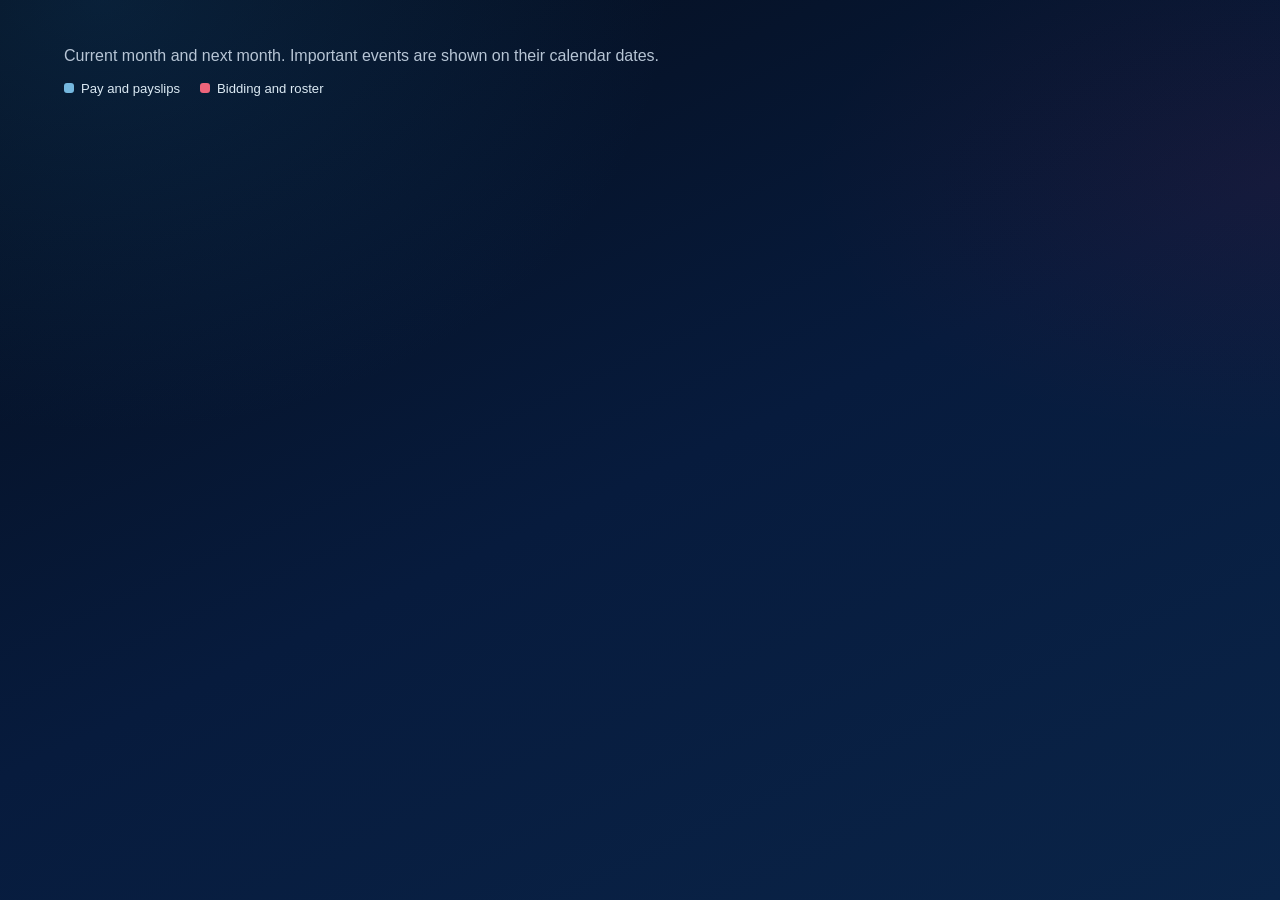
==== ImportantDates/index.html @ 9a4cda14 "Important Dates update" ====
<!DOCTYPE html>
<html lang="en">
<head>
  <meta charset="UTF-8" />
  <meta name="viewport" content="width=device-width, initial-scale=1.0, viewport-fit=cover" />
  <title>Important Dates</title>
  <meta name="description" content="Monthly calendar of upcoming pay, bidding, roster and annual leave dates." />
  <link rel="icon" href="../favicon.ico">
  <link rel="stylesheet" href="../assets/css/fbp-shared.css">
  <link rel="stylesheet" href="../assets/css/important-dates.css">
  <script src="../assets/js/fbp-shared.js"></script>
  <script src="../assets/js/fbp-nav.js"></script>
  <script src="../assets/js/fbp-shell.js"></script>
  <script src="../assets/js/fbp-page.js"></script>
  <script src="../data/important-dates.js"></script>
</head>
<body class="fbp-theme">
  <main class="fbp-shell">
    <div class="important-dates-content">
      <p class="important-dates-intro">Current month and next month. Important events are shown on their calendar dates.</p>
      <ul class="important-date-legend" aria-label="Calendar categories">
        <li class="legend-pay">Pay and payslips</li>
        <li class="legend-roster">Bidding and roster</li>
      </ul>
      <div id="importantDateCalendars" class="important-date-calendars"></div>
      <p id="importantDatePending" class="important-date-pending" hidden></p>
    </div>
  </main>
  <script>
    FBP.createPage({container:"main",contentSelector:".important-dates-content",layout:"wide",title:"Important Dates",subtitle:"Pay, bidding, roster and annual leave dates",feedbackText:"Important Dates Feedback",feedbackSubject:"Feedback for Important Dates",activePage:"importantDates"});
    (function(){
      const root=document.getElementById("importantDateCalendars");
      const events=globalThis.IMPORTANT_DATE_EVENTS||[];
      const today=new Date();today.setHours(0,0,0,0);
      const monthFormatter=new Intl.DateTimeFormat("en-GB",{month:"long",year:"numeric"});
      const esc=value=>String(value??"").replace(/[&<>"']/g,char=>({"&":"&amp;","<":"&lt;",">":"&gt;","\"":"&quot;","'":"&#39;"}[char]));
      const isoDate=date=>date.getFullYear()+"-"+String(date.getMonth()+1).padStart(2,"0")+"-"+String(date.getDate()).padStart(2,"0");
      const weekdayNames=["Monday","Tuesday","Wednesday","Thursday","Friday","Saturday","Sunday"];
      function monthCalendar(monthOffset){
        const month=new Date(today.getFullYear(),today.getMonth()+monthOffset,1);
        const year=month.getFullYear(),monthIndex=month.getMonth();
        const daysInMonth=new Date(year,monthIndex+1,0).getDate();
        const leading=(month.getDay()+6)%7;
        const cellCount=Math.ceil((leading+daysInMonth)/7)*7;
        let rows="";
        for(let start=0;start<cellCount;start+=7){
          rows+="<tr>";
          for(let column=0;column<7;column++){
            const dayNumber=start+column-leading+1;
            if(dayNumber<1||dayNumber>daysInMonth){rows+="<td class=\"calendar-day calendar-day-empty\"></td>";continue}
            const current=new Date(year,monthIndex,dayNumber);
            const key=isoDate(current);
            const dayEvents=events.filter(item=>item.date===key);
            const classes=["calendar-day"];
            if(current<today)classes.push("calendar-day-past");
            const ariaCurrent=key===isoDate(today)?" aria-current=\"date\"":"";
            const eventMarkup=dayEvents.map(item=>{
              const kind=["pay","roster","leave"].includes(item.kind)?item.kind:"other";
              const time=item.time?"<time>"+esc(item.time)+"</time>":"";
              return "<div class=\"calendar-event calendar-event-"+kind+"\" title=\""+esc([item.label,item.context,item.time].filter(Boolean).join(" · "))+"\"><strong>"+esc(item.label)+"</strong>"+(item.context?"<span>"+esc(item.context)+"</span>":"")+time+"</div>";
            }).join("");
            rows+="<td class=\""+classes.join(" ")+"\""+ariaCurrent+"><div class=\"calendar-day-number\"><time datetime=\""+key+"\">"+dayNumber+"</time></div><div class=\"calendar-day-events\">"+eventMarkup+"</div></td>";
          }
          rows+="</tr>";
        }
        return "<section class=\"fbp-panel important-month\"><h2>"+monthFormatter.format(month)+"</h2><div class=\"calendar-scroll\"><table class=\"month-calendar\"><caption class=\"visually-hidden\">"+monthFormatter.format(month)+" important dates</caption><thead><tr>"+weekdayNames.map(name=>"<th scope=\"col\"><abbr title=\""+name+"\">"+name.slice(0,3)+"</abbr></th>").join("")+"</tr></thead><tbody>"+rows+"</tbody></table></div></section>";
      }
      root.innerHTML=monthCalendar(0)+monthCalendar(1);
      const pending=globalThis.IMPORTANT_DATE_PENDING||[];
      if(pending.length){
        const note=document.getElementById("importantDatePending");
        note.hidden=false;
        note.textContent="Annual leave dates still to be added: "+pending.join(", ")+".";
      }
    })();
  </script>
</body>
</html>
---- assets/css/fbp-shared.css ----
:root {
  --brand-navy: #071b3d;
  --brand-blue: #155b91;
  --brand-sky: #75b8df;
  --brand-red: #c8102e;
  --brand-white: #f7f9fc;
  --bg-1: #050d1b;
  --bg-2: #071b3d;
  --bg-3: #0a2448;
  --surface: rgba(15,39,69,0.82);
  --surface-2: rgba(255,255,255,0.045);
  --surface-hover: rgba(255,255,255,0.085);
  --border: rgba(190,210,232,0.17);
  --text: #f5f7fa;
  --muted: #b7c5d5;
  --accent: #216da5;
  --accent-2: #c8102e;
  --shadow: 0 18px 42px rgba(0,8,24,0.28);
  --radius-xl: 22px;
  --radius-lg: 16px;
  --radius-md: 12px;
}

*,
*::before,
*::after {

    box-sizing: border-box;

}


body.fbp-theme {
  margin: 0;
  font-family: -apple-system, BlinkMacSystemFont, "Segoe UI", Arial, sans-serif;
  color: var(--text);
  background:
    radial-gradient(ellipse at 8% 0%, rgba(21,91,145,0.24), transparent 34%),
    radial-gradient(ellipse at 100% 20%, rgba(200,16,46,0.075), transparent 26%),
    linear-gradient(155deg, var(--bg-1) 0%, var(--bg-2) 52%, var(--bg-3) 100%);
  min-height: 100vh;
  overflow-x: hidden;
}

.fbp-shell,
.fbp-layout-standard,
.fbp-layout-wide {

    width: 100%;
    margin: 0 auto;
    padding: 24px;
    box-sizing: border-box;

}

.fbp-layout-standard {

    max-width: 1200px;

}

.fbp-layout-wide {

    max-width: 1500px;

}

.fbp-shell:not(.fbp-layout-wide) {
  max-width: 1200px;
}

.fbp-hero,
.fbp-panel,
.fbp-card {
  position: relative;
  overflow: hidden;
  border: 1px solid var(--border);
  border-radius: var(--radius-xl);
  background:
    linear-gradient(145deg, rgba(19,52,86,0.46), rgba(6,23,47,0.56)),
    var(--surface-2);
  box-shadow: var(--shadow);
  backdrop-filter: blur(8px);
}

.fbp-hero {
  padding: 28px;
}

.fbp-card,
.fbp-panel {
  padding: 24px;
}

.fbp-hero::before,
.fbp-panel::before,
.fbp-card::before {
  content: "";
  position: absolute;
  width: 220px;
  height: 220px;
  right: -70px;
  top: -70px;
  border-radius: 50%;
  background: radial-gradient(circle, rgba(102,179,255,0.14), transparent 65%);
  pointer-events: none;
}

.fbp-aircraft-bg {
  position: absolute;
  inset: 0;
  pointer-events: none;
  opacity: 0.045;
  display: flex;
  align-items: center;
  justify-content: center;
}

.fbp-aircraft-bg svg {
  width: 85%;
  max-width: 950px;
  height: auto;
}

.fbp-topbar {
  display: flex;
  justify-content: space-between;
  align-items: flex-start;
  gap: 16px;
  flex-wrap: wrap;
  position: relative;
  z-index: 2;
}

.fbp-page-heading {
  flex: 1;
  min-width: 0;
}

.fbp-title {
  margin: 0;
  font-size: clamp(2.2rem, 5vw, 4.2rem);
  line-height: 1.02;
  letter-spacing: -1.4px;
}

.fbp-subtitle {
  margin: 10px 0 0;
  color: var(--muted);
  font-size: 1.05rem;
  line-height: 1.55;
}

.fbp-microline {
  margin: 8px 0 0;
  color: var(--muted);
  font-size: 0.9rem;
}

.fbp-toolbar {
  display: flex;
  gap: 10px;
  flex-wrap: wrap;
  justify-content: flex-end;
  align-items: flex-start;
}

.fbp-button,
.fbp-chip {
  display: inline-flex;
  align-items: center;
  justify-content: center;
  gap: 8px;
  min-height: 46px;
  padding: 12px 16px;
  border-radius: var(--radius-md);
  border: 1px solid var(--border);
  background: var(--surface);
  color: var(--text);
  text-decoration: none;
  font-weight: 700;
  transition: transform 0.2s ease, box-shadow 0.2s ease, background 0.2s ease, border-color 0.2s ease;
  cursor: pointer;
}

.fbp-button:hover,
.fbp-chip:hover,
.fbp-clickable:hover {
  transform: translateY(-3px);
  background: var(--surface-hover);
  box-shadow: 0 22px 45px rgba(0,0,0,0.20);
  border-color: rgba(117,184,223,0.42);
}

.fbp-button:focus-visible,
.fbp-subnav a:focus-visible {
  outline: 2px solid var(--accent);
  outline-offset: 3px;
}

.fbp-button.primary {
  background: linear-gradient(135deg, var(--accent), var(--brand-blue));
  color: white;
  border-color: transparent;
}

.fbp-button.primary:hover {
  filter: brightness(1.05);
}

.fbp-grid-3 {
  display: grid;
  grid-template-columns: repeat(3, 1fr);
  gap: 22px;
  margin-top: 26px;
}

.fbp-card {
  min-height: 220px;
  text-decoration: none;
  color: inherit;
  display: flex;
  flex-direction: column;
  justify-content: space-between;
}

.fbp-card h2,
.fbp-card h3 {
  margin: 0 0 10px;
  font-size: 1.35rem;
  line-height: 1.2;
}

.fbp-card p {
  margin: 0;
  color: var(--muted);
  line-height: 1.6;
}

.fbp-icon {
  width: 52px;
  height: 52px;
  border-radius: 16px;
  display: grid;
  place-items: center;
  margin-bottom: 16px;
  background: linear-gradient(145deg, var(--brand-blue), var(--brand-navy));
  color: var(--brand-white);
  font-weight: 900;
  box-shadow: 0 12px 24px rgba(4,18,42,0.35);
  border: 1px solid rgba(117,184,223,0.24);
}

.fbp-subnav {
  display: flex;
  gap: 10px;
  flex-wrap: wrap;
  margin-bottom: 16px;
}

.fbp-subnav a {
  display: inline-flex;
  align-items: center;
  justify-content: center;
  min-height: 40px;
  padding: 10px 14px;
  border-radius: 999px;
  border: 1px solid var(--border);
  background: var(--surface);
  color: var(--text);
  text-decoration: none;
  font-weight: 700;
  font-size: 0.92rem;
  transition: transform 0.2s ease, background 0.2s ease, border-color 0.2s ease, box-shadow 0.2s ease;
}

.fbp-subnav a:hover {
  transform: translateY(-2px);
  background: var(--surface-hover);
  border-color: rgba(117,184,223,0.4);
  box-shadow: 0 14px 30px rgba(0,0,0,0.14);
}

.fbp-subnav a.active {
  background: linear-gradient(135deg, var(--accent), var(--brand-blue));
  color: #fff;
  border-color: transparent;
  box-shadow: 0 12px 28px rgba(11,58,98,0.3);
}

@media (max-width: 980px) {
  .fbp-grid-3 {
    grid-template-columns: 1fr;
  }
}

@media (max-width: 700px) {
  .fbp-shell {
    padding-top: calc(18px + env(safe-area-inset-top));
  }

  .fbp-hero,
  .fbp-card,
  .fbp-panel,
  .briefing-card,
  .myroster-card,
  .fdp-card {
    padding: 20px;
    border-radius: 24px;
  }

  .fbp-topbar {
    flex-direction: column;
    align-items: stretch;
  }

  .fbp-toolbar {
    width: 100%;
  }

 .fbp-subnav {
    gap: 8px;
    margin-bottom: 14px;
  }

  .fbp-subnav a {
    flex: 1 1 calc(50% - 8px);
    min-width: 0;
  }

  .fbp-button,
  .fbp-chip {
    width: 100%;
  }

  }

/* Shared visual treatment for feature-page panels. */
body.fbp-theme .briefing-card,
body.fbp-theme .myroster-card,
body.fbp-theme .fdp-card {
  padding: 24px;
}

body.fbp-theme .briefing-card,
body.fbp-theme .myroster-card,
body.fbp-theme .fdp-card,
body.fbp-theme .result-box {
  border: 1px solid var(--border);
  border-radius: var(--radius-xl);
  background:
    linear-gradient(180deg, rgba(255,255,255,0.08), rgba(255,255,255,0.04)),
    var(--surface-2);
  box-shadow: var(--shadow);
  color: var(--text);
}

body.fbp-theme .briefing-card h2,
body.fbp-theme .myroster-card h2,
body.fbp-theme .fdp-card h2,
body.fbp-theme .fbp-panel > h2 {
  font-size: 1.2rem;
  font-weight: 800;
}

body.fbp-theme input:not([type="checkbox"]):not([type="radio"]):not(:disabled):not(.invalid),
body.fbp-theme select:not(:disabled):not(.invalid),
body.fbp-theme textarea:not(:disabled):not(.invalid) {
  border-color: var(--border);
  border-radius: var(--radius-md);
  background: var(--surface);
  color: var(--text);
}

body.fbp-theme button:not(.aircraft-code-btn):not(.equipment-chip) {
  min-height: 46px;
  padding: 12px 16px;
  border: 1px solid var(--border);
  border-radius: var(--radius-md);
  background: var(--surface);
  color: var(--text);
  font-family: inherit;
  font-weight: 700;
  transition: transform 0.18s ease, box-shadow 0.18s ease, background 0.18s ease, border-color 0.18s ease;
}

body.fbp-theme button.primary,
body.fbp-theme .fdp-choice-cta {
  border-color: transparent;
  background: linear-gradient(135deg, var(--accent), var(--brand-blue));
  color: #fff;
}

body.fbp-theme button.success {
  border-color: transparent;
  background: linear-gradient(135deg, #34d399, #16a34a);
  color: #062719;
}

body.fbp-theme button.warn {
  border-color: transparent;
  background: linear-gradient(135deg, #fbbf24, #d97706);
  color: #271707;
}

body.fbp-theme button.danger {
  border-color: transparent;
  background: linear-gradient(135deg, #f87171, #dc2626);
  color: #fff;
}

body.fbp-theme .button-link,
body.fbp-theme .btn {
  min-height: 46px;
  padding: 12px 16px;
  border: 1px solid var(--border);
  border-radius: var(--radius-md);
  background: var(--surface);
  color: var(--text);
  font: inherit;
  font-weight: 700;
}

body.fbp-theme .btn.primary {
  border-color: transparent;
  background: linear-gradient(135deg, var(--accent), var(--brand-blue));
  color: #fff;
}

body.fbp-theme input:disabled,
body.fbp-theme select:disabled,
body.fbp-theme textarea:disabled {
  border-color: var(--border);
  background: var(--surface-2);
  color: var(--muted);
  opacity: 0.7;
}

body.fbp-theme :focus-visible {
  outline-color: var(--accent);
}

@media (max-width: 700px) {
  body.fbp-theme .briefing-card,
  body.fbp-theme .myroster-card,
  body.fbp-theme .fdp-card {
    padding: 20px;
    border-radius: 24px;
  }
}
/* Shared feedback button treatment with stacked page label and BA red arrow. */
body.fbp-theme .fbp-feedback-button{min-height:52px;border-radius:999px;padding:8px 16px;background:rgba(255,255,255,.07);border:1px solid rgba(255,255,255,.28);color:var(--text);font-weight:700;gap:8px}
body.fbp-theme .fbp-feedback-button:hover{background:rgba(255,255,255,.12);border-color:rgba(255,255,255,.42);box-shadow:0 12px 28px rgba(0,0,0,.18)}
.fbp-feedback-button .feedback-label{display:flex;flex-direction:column;align-items:center;line-height:1.05}
.fbp-feedback-button .feedback-arrow{color:#ef657b;font-size:1.1em;line-height:1}
---- assets/css/important-dates.css ----
.important-dates-content{margin-top:20px}
.important-dates-intro{margin:0 0 12px;color:var(--muted);font-size:1rem;line-height:1.55}
.important-date-legend{display:flex;flex-wrap:wrap;gap:10px 20px;margin:0 0 18px;padding:0;list-style:none;color:#dceaf4;font-size:.82rem}
.important-date-legend li{display:flex;align-items:center;gap:7px}
.important-date-legend li::before{content:"";width:10px;height:10px;border-radius:3px;background:#75b8df}
.important-date-legend .legend-roster::before{background:#ef657b}
.important-date-calendars{display:grid;grid-template-columns:repeat(2,minmax(0,1fr));gap:18px;align-items:start}
.important-month{min-width:0;padding:20px}
.important-month h2{margin:0 0 15px;color:#fff;font-size:1.2rem}
.calendar-scroll{overflow-x:auto}
.month-calendar{width:100%;min-width:630px;table-layout:fixed;border-collapse:separate;border-spacing:3px}
.month-calendar th{padding:8px 4px;color:#a8cce4;font-size:.78rem;font-weight:800;text-align:center}
.month-calendar th abbr{text-decoration:none}
.month-calendar td{height:116px;padding:7px;vertical-align:top;border:1px solid rgba(190,210,232,.13);border-radius:9px;background:rgba(255,255,255,.025)}
.month-calendar .calendar-day-empty{border-color:transparent;background:transparent}
.month-calendar .calendar-day-past{background:rgba(0,0,0,.12)}
.month-calendar td[aria-current="date"]{border-color:var(--brand-sky);box-shadow:inset 0 0 0 1px rgba(117,184,223,.45);background:rgba(33,109,165,.16)}
.calendar-day-number{display:flex;justify-content:flex-end;margin-bottom:5px;color:#fff;font-size:.88rem;font-weight:800}
.calendar-day-events{display:grid;gap:4px}
.calendar-event{display:grid;gap:2px;padding:5px 6px;border-left:3px solid #75b8df;border-radius:4px;background:rgba(21,91,145,.24);color:#ecf5fb;font-size:.68rem;line-height:1.22;overflow-wrap:anywhere}
.calendar-event strong{font-weight:800}
.calendar-event span{color:#c2d6e5}
.calendar-event time{color:#9bc6e0;font-weight:700}
.calendar-event-roster{border-left-color:#ef657b;background:rgba(200,16,46,.19)}
.calendar-event-leave{border-left-color:#f3c969;background:rgba(168,122,22,.18)}
.important-date-pending{margin:16px 0 0;padding:14px 16px;border:1px solid var(--border);border-radius:12px;color:var(--muted);line-height:1.5}
.visually-hidden{position:absolute;width:1px;height:1px;padding:0;margin:-1px;overflow:hidden;clip:rect(0,0,0,0);white-space:nowrap;border:0}
@media(max-width:980px){.important-date-calendars{grid-template-columns:1fr}.important-month{padding:18px}}
@media(prefers-reduced-motion:reduce){*{scroll-behavior:auto!important}}
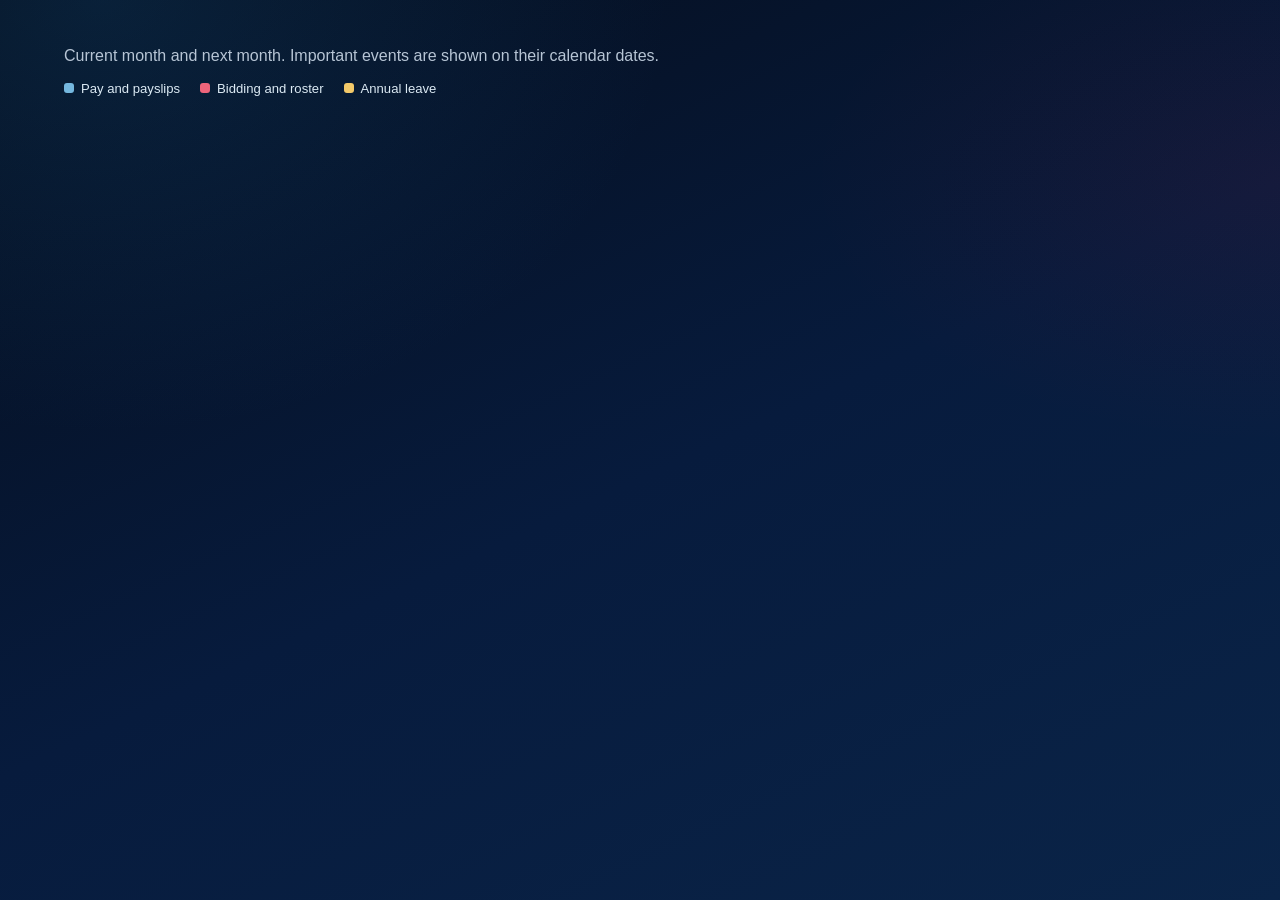
==== commit 83c47ce3: "Updates" ====
--- a/ImportantDates/index.html
+++ b/ImportantDates/index.html
@@ -3,8 +3,8 @@
 <head>
   <meta charset="UTF-8" />
   <meta name="viewport" content="width=device-width, initial-scale=1.0, viewport-fit=cover" />
-  <title>Important Dates</title>
-  <meta name="description" content="Monthly calendar of upcoming pay, bidding, roster and annual leave dates." />
+  <title>MyCalendar</title>
+  <meta name="description" content="Important upcoming dates. Pay, bidding, roster and annual leave." />
   <link rel="icon" href="../favicon.ico">
   <link rel="stylesheet" href="../assets/css/fbp-shared.css">
   <link rel="stylesheet" href="../assets/css/important-dates.css">
@@ -21,13 +21,14 @@
       <ul class="important-date-legend" aria-label="Calendar categories">
         <li class="legend-pay">Pay and payslips</li>
         <li class="legend-roster">Bidding and roster</li>
+        <li class="legend-leave">Annual leave</li>
       </ul>
       <div id="importantDateCalendars" class="important-date-calendars"></div>
       <p id="importantDatePending" class="important-date-pending" hidden></p>
     </div>
   </main>
   <script>
-    FBP.createPage({container:"main",contentSelector:".important-dates-content",layout:"wide",title:"Important Dates",subtitle:"Pay, bidding, roster and annual leave dates",feedbackText:"Important Dates Feedback",feedbackSubject:"Feedback for Important Dates",activePage:"importantDates"});
+    FBP.createPage({container:"main",contentSelector:".important-dates-content",layout:"wide",title:"MyCalendar",subtitle:"Important upcoming dates. Pay, bidding, roster and annual leave.",feedbackText:"MyCalendar Feedback",feedbackSubject:"Feedback for MyCalendar",activePage:"importantDates"});
     (function(){
       const root=document.getElementById("importantDateCalendars");
       const events=globalThis.IMPORTANT_DATE_EVENTS||[];
--- a/assets/css/important-dates.css
+++ b/assets/css/important-dates.css
@@ -4,6 +4,7 @@
 .important-date-legend li{display:flex;align-items:center;gap:7px}
 .important-date-legend li::before{content:"";width:10px;height:10px;border-radius:3px;background:#75b8df}
 .important-date-legend .legend-roster::before{background:#ef657b}
+.important-date-legend .legend-leave::before{background:#f3c969}
 .important-date-calendars{display:grid;grid-template-columns:repeat(2,minmax(0,1fr));gap:18px;align-items:start}
 .important-month{min-width:0;padding:20px}
 .important-month h2{margin:0 0 15px;color:#fff;font-size:1.2rem}
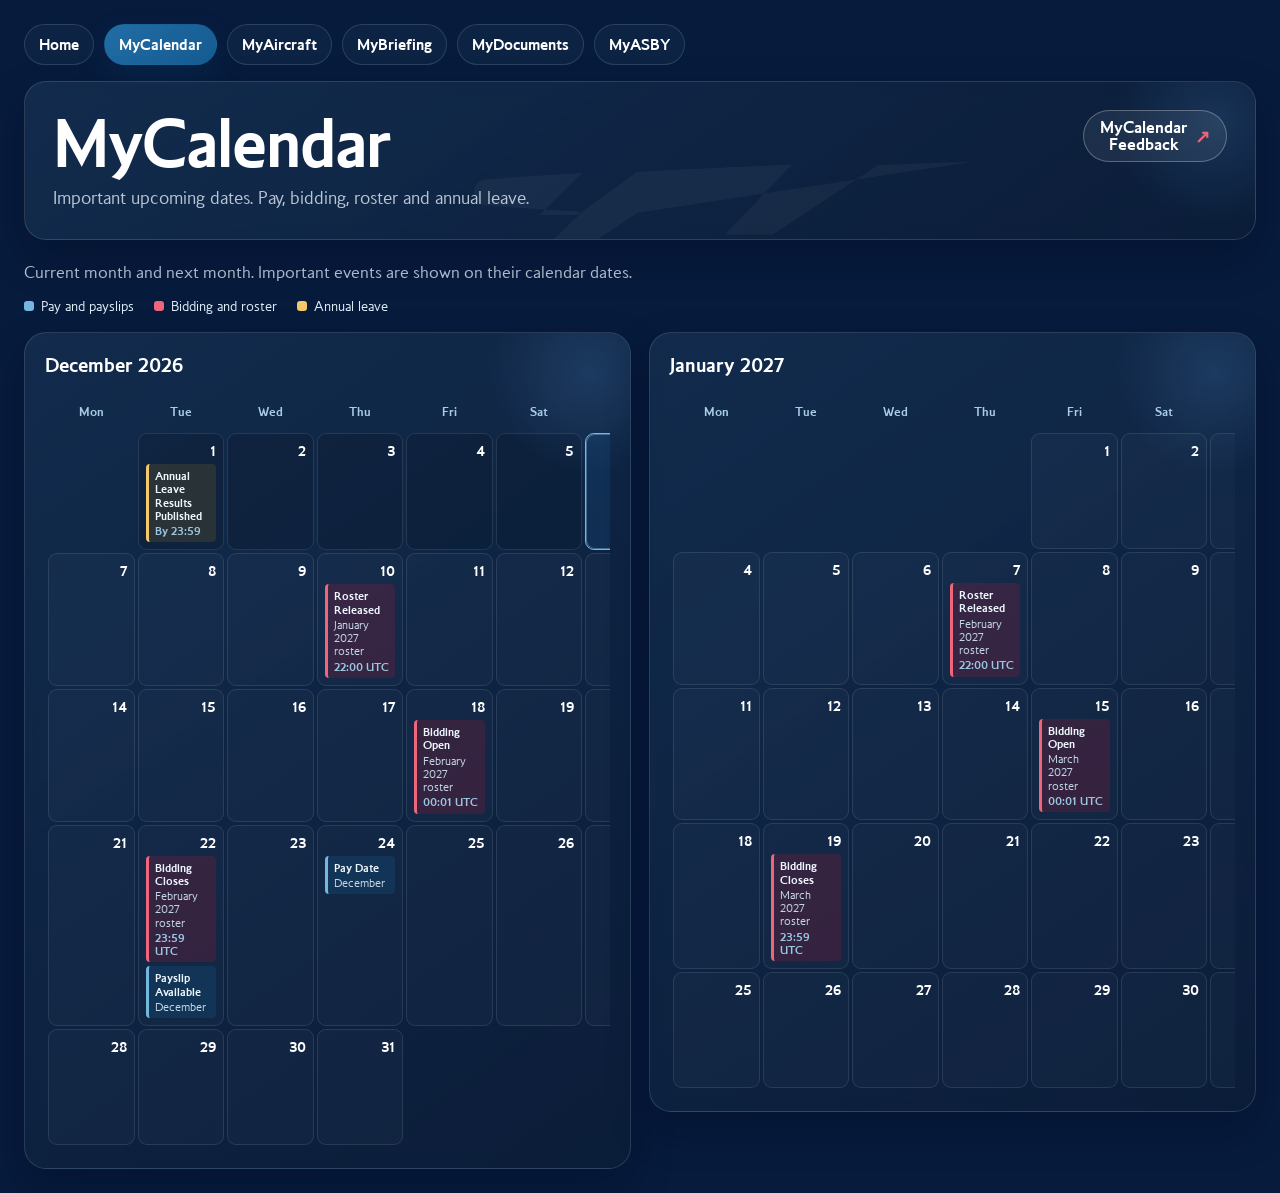
==== commit 43da6df6: "rebrand worktree" ====
--- a/ImportantDates/index.html
+++ b/ImportantDates/index.html
@@ -3,12 +3,18 @@
 <head>
   <meta charset="UTF-8" />
   <meta name="viewport" content="width=device-width, initial-scale=1.0, viewport-fit=cover" />
-  <title>MyCalendar</title>
+  <title>MyCalendar | MyDuty</title>
+  <meta name="theme-color" content="#071b3d">
+  <meta name="application-name" content="MyDuty">
+  <meta name="apple-mobile-web-app-title" content="MyDuty">
   <meta name="description" content="Important upcoming dates. Pay, bidding, roster and annual leave." />
-  <link rel="icon" href="../favicon.ico">
-  <link rel="stylesheet" href="../assets/css/fbp-shared.css">
+  <link rel="icon" href="../favicon.ico?v=2">
+  <link rel="icon" type="image/png" sizes="32x32" href="../favicon-32x32.png?v=2">
+  <link rel="icon" type="image/png" sizes="16x16" href="../favicon-16x16.png?v=2">
+  <link rel="apple-touch-icon" sizes="180x180" href="../apple-touch-icon.png?v=2">
+  <link rel="stylesheet" href="../assets/css/fbp-shared.css?v=5">
   <link rel="stylesheet" href="../assets/css/important-dates.css">
-  <script src="../assets/js/fbp-shared.js"></script>
+  <script src="../assets/js/fbp-shared.js?v=5"></script>
   <script src="../assets/js/fbp-nav.js"></script>
   <script src="../assets/js/fbp-shell.js"></script>
   <script src="../assets/js/fbp-page.js"></script>
@@ -23,6 +29,7 @@
         <li class="legend-roster">Bidding and roster</li>
         <li class="legend-leave">Annual leave</li>
       </ul>
+      <p class="calendar-mobile-hint">On a phone, tap a marked day to view its event details.</p>
       <div id="importantDateCalendars" class="important-date-calendars"></div>
       <p id="importantDatePending" class="important-date-pending" hidden></p>
     </div>
@@ -55,18 +62,34 @@
             const classes=["calendar-day"];
             if(current<today)classes.push("calendar-day-past");
             const ariaCurrent=key===isoDate(today)?" aria-current=\"date\"":"";
+            const eventKinds=[...new Set(dayEvents.map(item=>["pay","roster","leave"].includes(item.kind)?item.kind:"other"))];
+            const markerMarkup=eventKinds.map(kind=>"<span class=\"calendar-event-marker marker-"+kind+"\"></span>").join("");
             const eventMarkup=dayEvents.map(item=>{
               const kind=["pay","roster","leave"].includes(item.kind)?item.kind:"other";
               const time=item.time?"<time>"+esc(item.time)+"</time>":"";
               return "<div class=\"calendar-event calendar-event-"+kind+"\" title=\""+esc([item.label,item.context,item.time].filter(Boolean).join(" · "))+"\"><strong>"+esc(item.label)+"</strong>"+(item.context?"<span>"+esc(item.context)+"</span>":"")+time+"</div>";
             }).join("");
-            rows+="<td class=\""+classes.join(" ")+"\""+ariaCurrent+"><div class=\"calendar-day-number\"><time datetime=\""+key+"\">"+dayNumber+"</time></div><div class=\"calendar-day-events\">"+eventMarkup+"</div></td>";
+            const eventAccess=dayEvents.length?" role=\"button\" tabindex=\"0\" data-date=\""+key+"\" aria-label=\""+esc(new Intl.DateTimeFormat("en-GB",{weekday:"long",day:"numeric",month:"long"}).format(current)+": "+dayEvents.map(item=>item.label).join(", "))+"\"":"";
+            if(dayEvents.length)classes.push("calendar-day-has-events");
+            rows+="<td class=\""+classes.join(" ")+"\""+ariaCurrent+eventAccess+"><div class=\"calendar-day-number\"><time datetime=\""+key+"\">"+dayNumber+"</time></div><div class=\"calendar-day-markers\" aria-hidden=\"true\">"+markerMarkup+"</div><div class=\"calendar-day-events\">"+eventMarkup+"</div></td>";
           }
           rows+="</tr>";
         }
-        return "<section class=\"fbp-panel important-month\"><h2>"+monthFormatter.format(month)+"</h2><div class=\"calendar-scroll\"><table class=\"month-calendar\"><caption class=\"visually-hidden\">"+monthFormatter.format(month)+" important dates</caption><thead><tr>"+weekdayNames.map(name=>"<th scope=\"col\"><abbr title=\""+name+"\">"+name.slice(0,3)+"</abbr></th>").join("")+"</tr></thead><tbody>"+rows+"</tbody></table></div></section>";
+        return "<section class=\"fbp-panel important-month\"><h2>"+monthFormatter.format(month)+"</h2><div class=\"calendar-scroll\"><table class=\"month-calendar\"><caption class=\"visually-hidden\">"+monthFormatter.format(month)+" important dates</caption><thead><tr>"+weekdayNames.map(name=>"<th scope=\"col\"><abbr title=\""+name+"\">"+name.slice(0,3)+"</abbr></th>").join("")+"</tr></thead><tbody>"+rows+"</tbody></table></div><div class=\"calendar-selected-events\" aria-live=\"polite\" hidden></div></section>";
       }
       root.innerHTML=monthCalendar(0)+monthCalendar(1);
+      const showDateEvents=(cell)=>{
+        if(!cell?.dataset.date)return;
+        const monthCard=cell.closest(".important-month"),panel=monthCard?.querySelector(".calendar-selected-events");
+        const date=new Date(cell.dataset.date+"T12:00:00"),dateLabel=new Intl.DateTimeFormat("en-GB",{weekday:"long",day:"numeric",month:"long"}).format(date);
+        const selected=events.filter(item=>item.date===cell.dataset.date);
+        if(!panel)return;
+        panel.hidden=false;
+        panel.innerHTML="<h3>"+esc(dateLabel)+"</h3>"+(selected.length?"<ul>"+selected.map(item=>{const kind=["pay","roster","leave"].includes(item.kind)?item.kind:"other";return "<li class=\"calendar-event-detail detail-"+kind+"\"><strong>"+esc(item.label)+"</strong>"+(item.context?"<span>"+esc(item.context)+"</span>":"")+(item.time?"<time>"+esc(item.time)+"</time>":"")+"</li>"}).join("")+"</ul>":"<p>No important dates on this day.</p>");
+        monthCard.querySelectorAll(".calendar-day-selected").forEach(day=>day.classList.remove("calendar-day-selected"));cell.classList.add("calendar-day-selected");
+      };
+      root.addEventListener("click",event=>{const cell=event.target.closest("td.calendar-day-has-events");if(cell)showDateEvents(cell)});
+      root.addEventListener("keydown",event=>{if(event.key!=="Enter"&&event.key!==" ")return;const cell=event.target.closest("td.calendar-day-has-events");if(!cell)return;event.preventDefault();showDateEvents(cell)});
       const pending=globalThis.IMPORTANT_DATE_PENDING||[];
       if(pending.length){
         const note=document.getElementById("importantDatePending");
--- a/assets/css/fbp-shared.css
+++ b/assets/css/fbp-shared.css
@@ -1,17 +1,47 @@
+@font-face {
+  font-family: "Mylius Modern";
+  src: url("../brand/MyliusModern-ExtLig.ttf") format("truetype");
+  font-weight: 200;
+  font-style: normal;
+  font-display: swap;
+}
+
+@font-face {
+  font-family: "Mylius Modern";
+  src: url("../brand/MyliusModern-Light.ttf") format("truetype");
+  font-weight: 300;
+  font-style: normal;
+  font-display: swap;
+}
+
+@font-face {
+  font-family: "Mylius Modern";
+  src: url("../brand/MyliusModern-Regular.ttf") format("truetype");
+  font-weight: 400;
+  font-style: normal;
+  font-display: swap;
+}
+
+@font-face {
+  font-family: "Mylius Modern";
+  src: url("../brand/MyliusModern-Bold.ttf") format("truetype");
+  font-weight: 700;
+  font-style: normal;
+  font-display: swap;
+}
+
 :root {
+  --brand-font: "Mylius Modern", "Segoe UI", Arial, sans-serif;
   --brand-navy: #071b3d;
   --brand-blue: #155b91;
   --brand-sky: #75b8df;
   --brand-red: #c8102e;
-  --brand-white: #f7f9fc;
-  --bg-1: #050d1b;
-  --bg-2: #071b3d;
-  --bg-3: #0a2448;
+  --brand-white: #fff;
   --surface: rgba(15,39,69,0.82);
   --surface-2: rgba(255,255,255,0.045);
   --surface-hover: rgba(255,255,255,0.085);
   --border: rgba(190,210,232,0.17);
-  --text: #f5f7fa;
+  --text: var(--brand-white);
   --muted: #b7c5d5;
   --accent: #216da5;
   --accent-2: #c8102e;
@@ -32,14 +62,18 @@
 
 body.fbp-theme {
   margin: 0;
-  font-family: -apple-system, BlinkMacSystemFont, "Segoe UI", Arial, sans-serif;
-  color: var(--text);
-  background:
-    radial-gradient(ellipse at 8% 0%, rgba(21,91,145,0.24), transparent 34%),
-    radial-gradient(ellipse at 100% 20%, rgba(200,16,46,0.075), transparent 26%),
-    linear-gradient(155deg, var(--bg-1) 0%, var(--bg-2) 52%, var(--bg-3) 100%);
+  font-family: var(--brand-font);
+  color: var(--text);
+  background: var(--brand-navy);
   min-height: 100vh;
   overflow-x: hidden;
+}
+
+button,
+input,
+select,
+textarea {
+  font-family: inherit;
 }
 
 .fbp-shell,
@@ -453,3 +487,23 @@
 body.fbp-theme .fbp-feedback-button:hover{background:rgba(255,255,255,.12);border-color:rgba(255,255,255,.42);box-shadow:0 12px 28px rgba(0,0,0,.18)}
 .fbp-feedback-button .feedback-label{display:flex;flex-direction:column;align-items:center;line-height:1.05}
 .fbp-feedback-button .feedback-arrow{color:#ef657b;font-size:1.1em;line-height:1}
+
+@media(max-width:560px){
+  body.fbp-theme .fbp-feedback-button{width:72px;height:68px;min-height:68px;padding:5px 6px;display:inline-flex;flex-direction:column-reverse;justify-content:center;gap:3px;border-radius:12px;background:rgba(255,255,255,.035);border-color:rgba(255,255,255,.18);font-size:.66rem;line-height:1}
+  .fbp-feedback-button .feedback-label span:first-child{display:none}
+  .fbp-feedback-button .feedback-label span:last-child{display:block}
+  .fbp-feedback-button .feedback-arrow{font-size:1.15rem}
+}
+
+@media(max-width:560px){
+  .fbp-hero .fbp-topbar{display:block;position:relative;min-height:68px;padding-right:88px}
+  .fbp-hero .fbp-page-heading{width:100%;min-width:0}
+  .fbp-hero .fbp-toolbar{position:absolute;top:0;right:0;width:72px;align-self:auto}
+}
+
+.fbp-loading-overlay{position:fixed;inset:0;z-index:30000;display:grid;place-items:center;padding:24px;background:rgba(5,13,27,.82);backdrop-filter:blur(5px);-webkit-backdrop-filter:blur(5px);color:#f7f9fc}
+.fbp-loading-overlay[hidden]{display:none}
+.fbp-loading-content{display:flex;flex-direction:column;align-items:center;gap:16px;font-size:1.05rem;font-weight:750;letter-spacing:.01em;text-align:center}
+.fbp-loading-plane{width:68px;height:68px;color:#fff;filter:drop-shadow(0 5px 16px rgba(117,184,223,.3));animation:fbp-loading-spin 1.25s linear infinite}
+@keyframes fbp-loading-spin{to{transform:rotate(360deg)}}
+@media(prefers-reduced-motion:reduce){.fbp-loading-plane{animation-duration:3.5s}}
--- a/assets/css/important-dates.css
+++ b/assets/css/important-dates.css
@@ -27,4 +27,41 @@
 .important-date-pending{margin:16px 0 0;padding:14px 16px;border:1px solid var(--border);border-radius:12px;color:var(--muted);line-height:1.5}
 .visually-hidden{position:absolute;width:1px;height:1px;padding:0;margin:-1px;overflow:hidden;clip:rect(0,0,0,0);white-space:nowrap;border:0}
 @media(max-width:980px){.important-date-calendars{grid-template-columns:1fr}.important-month{padding:18px}}
-@media(prefers-reduced-motion:reduce){*{scroll-behavior:auto!important}}+@media(prefers-reduced-motion:reduce){*{scroll-behavior:auto!important}}
+@media(max-width:560px){
+  .important-date-calendars{grid-template-columns:minmax(0,1fr);gap:12px}
+  .important-month{padding:12px;overflow:hidden}
+  .important-month h2{margin-bottom:9px;font-size:1rem}
+  .calendar-scroll{overflow:visible}
+  .month-calendar{width:100%;min-width:0;table-layout:fixed;border-spacing:2px}
+  .month-calendar th{padding:5px 0;font-size:.68rem}
+  .month-calendar td{height:54px;padding:3px; border-radius:6px}
+  .calendar-day-number{margin:0 1px 3px;font-size:.72rem}
+  .calendar-day-events{gap:2px}
+  .calendar-event{display:block;padding:2px 3px;border-left-width:2px;font-size:.58rem;line-height:1.1;overflow:hidden}
+  .calendar-event strong{display:block;white-space:nowrap;overflow:hidden;text-overflow:ellipsis}
+  .calendar-event span,.calendar-event time{display:none}
+  .important-date-legend{gap:7px 12px;margin-bottom:12px;font-size:.73rem}
+}
+
+.calendar-mobile-hint{display:none}
+.calendar-selected-events{margin-top:12px;padding:12px;border:1px solid rgba(190,210,232,.16);border-radius:10px;background:rgba(255,255,255,.035)}
+.calendar-selected-events[hidden]{display:none}
+.calendar-selected-events h3{margin:0 0 9px;color:#fff;font-size:1rem}
+.calendar-selected-events ul{display:grid;gap:8px;margin:0;padding:0;list-style:none}
+.calendar-event-detail{display:grid;gap:3px;padding:9px 11px;border-left:3px solid #75b8df;border-radius:6px;background:rgba(21,91,145,.2);color:#ecf5fb;font-size:.9rem;line-height:1.35}
+.calendar-event-detail.detail-roster{border-left-color:#ef657b;background:rgba(200,16,46,.17)}
+.calendar-event-detail.detail-leave{border-left-color:#f3c969;background:rgba(168,122,22,.17)}
+.calendar-event-detail span{color:#c2d6e5}
+.calendar-event-detail time{color:#9bc6e0;font-weight:700}
+@media(max-width:560px){
+  .calendar-mobile-hint{display:block;margin:-3px 0 10px;color:#a8cce4;font-size:.78rem}
+  .month-calendar td.calendar-day-has-events{cursor:pointer}
+  .month-calendar td.calendar-day-has-events:focus-visible{outline:2px solid var(--brand-sky);outline-offset:-2px}
+  .month-calendar td.calendar-day-selected{border-color:var(--brand-sky);box-shadow:inset 0 0 0 1px rgba(117,184,223,.55)}
+  .calendar-day-events{display:none}
+  .calendar-day-markers{min-height:8px;display:flex;align-items:center;justify-content:flex-end;gap:3px;margin-top:3px}
+  .calendar-event-marker{display:block;width:6px;height:6px;border-radius:50%;background:#75b8df}
+  .calendar-event-marker.marker-roster{background:#ef657b}
+  .calendar-event-marker.marker-leave{background:#f3c969}
+}
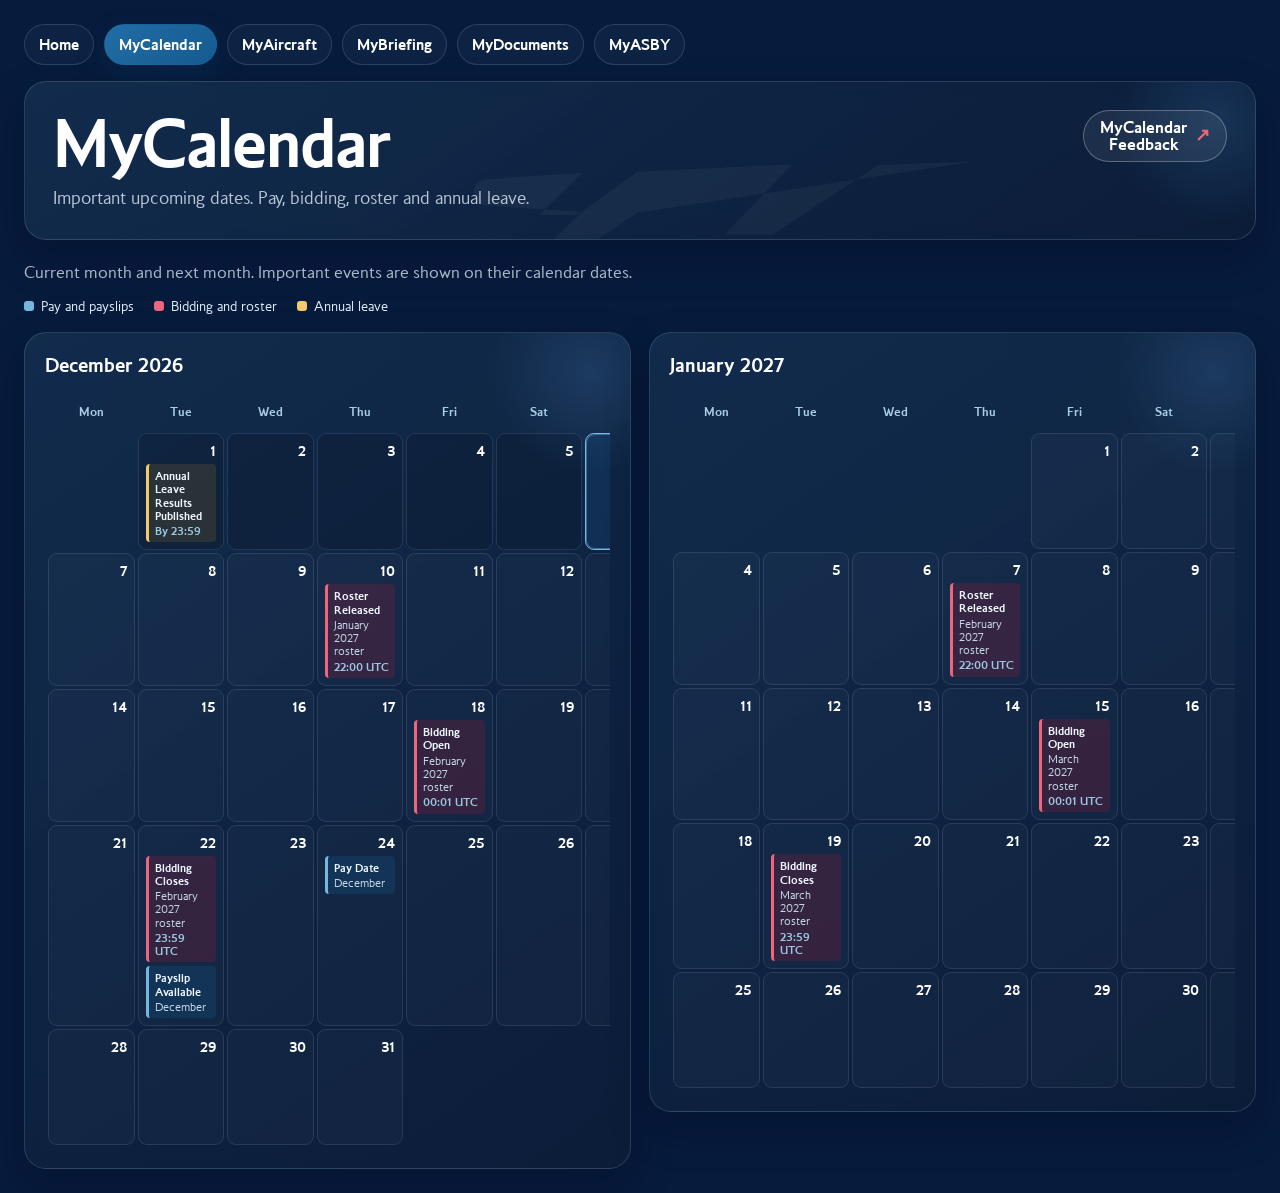
==== commit 305bd592: "update version numbers" ====
--- a/ImportantDates/index.html
+++ b/ImportantDates/index.html
@@ -12,11 +12,11 @@
   <link rel="icon" type="image/png" sizes="32x32" href="../favicon-32x32.png?v=2">
   <link rel="icon" type="image/png" sizes="16x16" href="../favicon-16x16.png?v=2">
   <link rel="apple-touch-icon" sizes="180x180" href="../apple-touch-icon.png?v=2">
-  <link rel="stylesheet" href="../assets/css/fbp-shared.css?v=5">
+  <link rel="stylesheet" href="../assets/css/fbp-shared.css?v=6">
   <link rel="stylesheet" href="../assets/css/important-dates.css">
-  <script src="../assets/js/fbp-shared.js?v=5"></script>
+  <script src="../assets/js/fbp-shared.js?v=6"></script>
   <script src="../assets/js/fbp-nav.js"></script>
-  <script src="../assets/js/fbp-shell.js"></script>
+  <script src="../assets/js/fbp-shell.js?v=6"></script>
   <script src="../assets/js/fbp-page.js"></script>
   <script src="../data/important-dates.js"></script>
 </head>
--- a/assets/css/fbp-shared.css
+++ b/assets/css/fbp-shared.css
@@ -486,7 +486,12 @@
 body.fbp-theme .fbp-feedback-button{min-height:52px;border-radius:999px;padding:8px 16px;background:rgba(255,255,255,.07);border:1px solid rgba(255,255,255,.28);color:var(--text);font-weight:700;gap:8px}
 body.fbp-theme .fbp-feedback-button:hover{background:rgba(255,255,255,.12);border-color:rgba(255,255,255,.42);box-shadow:0 12px 28px rgba(0,0,0,.18)}
 .fbp-feedback-button .feedback-label{display:flex;flex-direction:column;align-items:center;line-height:1.05}
-.fbp-feedback-button .feedback-arrow{color:#ef657b;font-size:1.1em;line-height:1}
+.fbp-feedback-button .feedback-arrow {
+  color: #ef657b;
+  font-family: -apple-system, BlinkMacSystemFont, "Segoe UI", Arial, sans-serif;
+  font-size: 1.1em;
+  line-height: 1;
+}
 
 @media(max-width:560px){
   body.fbp-theme .fbp-feedback-button{width:72px;height:68px;min-height:68px;padding:5px 6px;display:inline-flex;flex-direction:column-reverse;justify-content:center;gap:3px;border-radius:12px;background:rgba(255,255,255,.035);border-color:rgba(255,255,255,.18);font-size:.66rem;line-height:1}
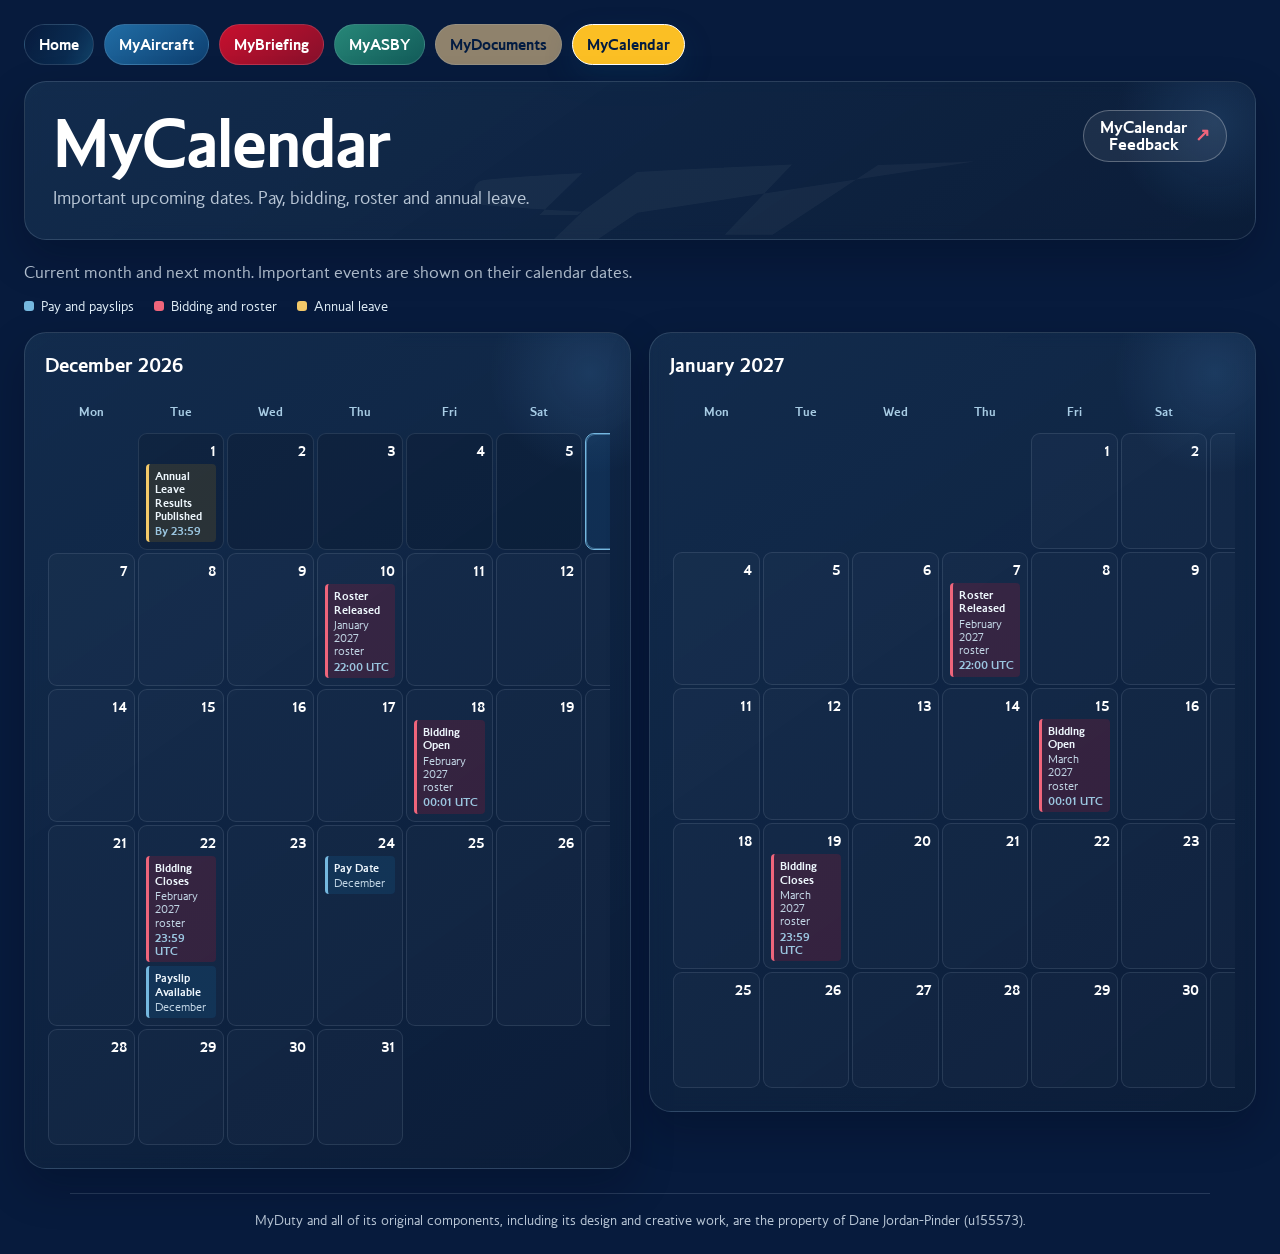
==== commit 15de73d5: "Brand Updates" ====
--- a/ImportantDates/index.html
+++ b/ImportantDates/index.html
@@ -12,10 +12,10 @@
   <link rel="icon" type="image/png" sizes="32x32" href="../favicon-32x32.png?v=2">
   <link rel="icon" type="image/png" sizes="16x16" href="../favicon-16x16.png?v=2">
   <link rel="apple-touch-icon" sizes="180x180" href="../apple-touch-icon.png?v=2">
-  <link rel="stylesheet" href="../assets/css/fbp-shared.css?v=6">
+  <link rel="stylesheet" href="../assets/css/fbp-shared.css?v=7">
   <link rel="stylesheet" href="../assets/css/important-dates.css">
-  <script src="../assets/js/fbp-shared.js?v=6"></script>
-  <script src="../assets/js/fbp-nav.js"></script>
+  <script src="../assets/js/fbp-shared.js?v=7"></script>
+  <script src="../assets/js/fbp-nav.js?v=16"></script>
   <script src="../assets/js/fbp-shell.js?v=6"></script>
   <script src="../assets/js/fbp-page.js"></script>
   <script src="../data/important-dates.js"></script>
@@ -29,7 +29,7 @@
         <li class="legend-roster">Bidding and roster</li>
         <li class="legend-leave">Annual leave</li>
       </ul>
-      <p class="calendar-mobile-hint">On a phone, tap a marked day to view its event details.</p>
+      <p class="calendar-mobile-hint">On a phone either turn your device to landscape mode or tap a marked day to view it's event details.</p>
       <div id="importantDateCalendars" class="important-date-calendars"></div>
       <p id="importantDatePending" class="important-date-pending" hidden></p>
     </div>
--- a/assets/css/fbp-shared.css
+++ b/assets/css/fbp-shared.css
@@ -285,6 +285,22 @@
   border: 1px solid rgba(117,184,223,0.24);
 }
 
+/* The homepage icons and navigation links share their tool colours. */
+[data-tool="home"] { --tool-background: linear-gradient(118deg, rgba(7,27,61,.98) 0%, rgba(10,44,81,.94) 64%, rgba(18,69,108,.92) 100%); }
+[data-tool="myAircraft"],
+[data-tool="myExams"] { --tool-background: linear-gradient(145deg, #216da5, #0d3f70); }
+[data-tool="myBriefing"] { --tool-background: linear-gradient(145deg, #c8102e, #86102b); }
+[data-tool="myAsby"] { --tool-background: linear-gradient(145deg, #278778, #125b59); }
+[data-tool="documents"] {
+  --tool-background: #8f826c;
+  --tool-text-color: #021b41;
+}
+[data-tool="importantDates"] {
+  --tool-background: #fbbf24;
+  --tool-text-color: #021b41;
+}
+[data-tool="myRoster"] { --tool-background: linear-gradient(145deg, #398bb9, #155b91); }
+
 .fbp-subnav {
   display: flex;
   gap: 10px;
@@ -300,26 +316,41 @@
   padding: 10px 14px;
   border-radius: 999px;
   border: 1px solid var(--border);
-  background: var(--surface);
-  color: var(--text);
+  background: var(--tool-background, var(--surface));
+  color: var(--tool-text-color, var(--text));
   text-decoration: none;
   font-weight: 700;
   font-size: 0.92rem;
-  transition: transform 0.2s ease, background 0.2s ease, border-color 0.2s ease, box-shadow 0.2s ease;
+  transition: transform 0.2s ease, filter 0.2s ease, border-color 0.2s ease, box-shadow 0.2s ease;
 }
 
 .fbp-subnav a:hover {
   transform: translateY(-2px);
-  background: var(--surface-hover);
+  filter: brightness(1.1);
   border-color: rgba(117,184,223,0.4);
   box-shadow: 0 14px 30px rgba(0,0,0,0.14);
 }
 
 .fbp-subnav a.active {
-  background: linear-gradient(135deg, var(--accent), var(--brand-blue));
-  color: #fff;
-  border-color: transparent;
+  border-color: var(--brand-white);
   box-shadow: 0 12px 28px rgba(11,58,98,0.3);
+}
+
+.fbp-site-footer {
+  width: min(calc(100% - 32px), 1140px);
+  margin: auto auto 0;
+  padding: 16px 0 max(24px, env(safe-area-inset-bottom));
+  border-top: 1px solid var(--border);
+  color: var(--muted);
+  font-size: .82rem;
+  line-height: 1.5;
+  text-align: center;
+}
+
+body:has(> .fbp-site-footer) {
+  display: flex;
+  flex-direction: column;
+  min-height: 100vh;
 }
 
 @media (max-width: 980px) {
